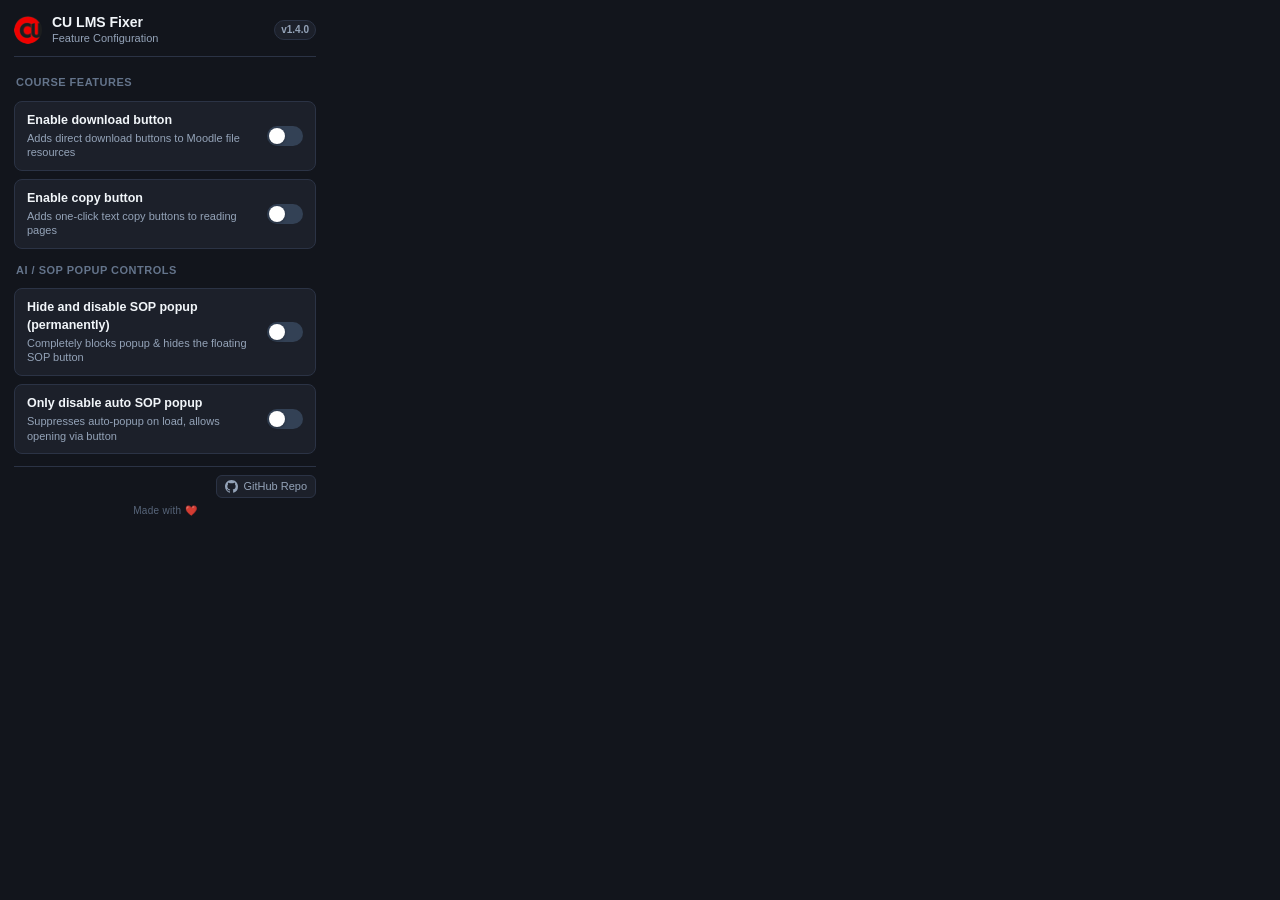
==== popup.html @ f2e039f5 "feat: initial release of CU LMS Fixer & Downloader v1.4.0" ====
<!DOCTYPE html>
<html lang="en">
<head>
  <meta charset="UTF-8">
  <meta name="viewport" content="width=device-width, initial-scale=1.0">
  <title>CU LMS Fixer & Tools</title>
  <link rel="stylesheet" href="popup.css">
</head>
<body>
  <div class="popup-container">
    <header class="header">
      <div class="header-branding">
        <img src="icons/icon-32.png" alt="CU LMS Logo" class="app-icon">
        <div>
          <h1 class="title">CU LMS Fixer</h1>
          <p class="subtitle">Feature Configuration</p>
        </div>
      </div>
      <span class="version-badge">v1.4.0</span>
    </header>

    <main class="settings-list">
      <div class="section-title">Course Features</div>

      <label class="setting-item" for="enableDownloadButton">
        <div class="setting-info">
          <span class="setting-name">Enable download button</span>
          <span class="setting-desc">Adds direct download buttons to Moodle file resources</span>
        </div>
        <input type="checkbox" id="enableDownloadButton" class="setting-checkbox">
      </label>

      <label class="setting-item" for="enableCopyButton">
        <div class="setting-info">
          <span class="setting-name">Enable copy button</span>
          <span class="setting-desc">Adds one-click text copy buttons to reading pages</span>
        </div>
        <input type="checkbox" id="enableCopyButton" class="setting-checkbox">
      </label>

      <div class="section-title">AI / SOP Popup Controls</div>

      <label class="setting-item" for="hideSopPermanently">
        <div class="setting-info">
          <span class="setting-name">Hide and disable SOP popup (permanently)</span>
          <span class="setting-desc">Completely blocks popup & hides the floating SOP button</span>
        </div>
        <input type="checkbox" id="hideSopPermanently" class="setting-checkbox">
      </label>

      <label class="setting-item" for="disableAutoSopPopup">
        <div class="setting-info">
          <span class="setting-name">Only disable auto SOP popup</span>
          <span class="setting-desc">Suppresses auto-popup on load, allows opening via button</span>
        </div>
        <input type="checkbox" id="disableAutoSopPopup" class="setting-checkbox">
      </label>
    </main>

    <footer class="footer">
      <div class="footer-top">
        <span id="saveStatus" class="save-status">Settings saved</span>
        <a id="githubLink" href="https://github.com/ankitpandeynine/Cu-lms-fixer" target="_blank" rel="noopener noreferrer" class="github-link" title="View Source on GitHub">
          <svg class="github-icon" viewBox="0 0 24 24" width="13" height="13" fill="currentColor">
            <path d="M12 0C5.37 0 0 5.37 0 12c0 5.31 3.435 9.795 8.205 11.385.6.105.825-.255.825-.57 0-.285-.015-1.23-.015-2.235-3.015.555-3.795-.735-4.035-1.41-.135-.345-.72-1.41-1.23-1.695-.42-.225-1.02-.78-.015-.795.945-.015 1.62.87 1.845 1.23 1.08 1.815 2.805 1.305 3.495.99.105-.78.42-1.305.765-1.605-2.67-.3-5.46-1.335-5.46-5.925 0-1.305.465-2.385 1.23-3.225-.12-.3-.54-1.53.12-3.18 0 0 1.005-.315 3.3 1.23.96-.27 1.98-.405 3-.405s2.04.135 3 .405c2.295-1.56 3.3-1.23 3.3-1.23.66 1.65.24 2.88.12 3.18.765.84 1.23 1.905 1.23 3.225 0 4.605-2.805 5.625-5.475 5.925.435.375.81 1.095.81 2.22 0 1.605-.015 2.895-.015 3.3 0 .315.225.69.825.57A12.02 12.02 0 0024 12c0-6.63-5.37-12-12-12z"/>
          </svg>
          GitHub Repo
        </a>
      </div>
      <div class="footer-credit">Made with ❤️</div>
    </footer>
  </div>

  <script src="popup.js"></script>
</body>
</html>
---- popup.css ----
:root {
  --bg-primary: #12151c;
  --bg-card: #1c202a;
  --bg-card-hover: #232936;
  --border-color: #2b3345;
  --accent-color: #bd1017;
  --accent-light: #e52b33;
  --text-main: #f1f5f9;
  --text-muted: #94a3b8;
  --text-dim: #64748b;
  --success-color: #10b981;
}

* {
  box-sizing: border-box;
  margin: 0;
  padding: 0;
}

body {
  width: 330px;
  font-family: -apple-system, BlinkMacSystemFont, "Segoe UI", Roboto, Helvetica, Arial, sans-serif;
  background-color: var(--bg-primary);
  color: var(--text-main);
  font-size: 13px;
  line-height: 1.4;
  user-select: none;
}

.popup-container {
  display: flex;
  flex-direction: column;
  padding: 14px;
  gap: 12px;
}

.header {
  display: flex;
  align-items: center;
  justify-content: space-between;
  padding-bottom: 10px;
  border-bottom: 1px solid var(--border-color);
}

.header-branding {
  display: flex;
  align-items: center;
  gap: 10px;
}

.app-icon {
  width: 28px;
  height: 28px;
  border-radius: 50%;
}

.title {
  font-size: 14px;
  font-weight: 700;
  color: var(--text-main);
  line-height: 1.2;
}

.subtitle {
  font-size: 11px;
  color: var(--text-muted);
}

.version-badge {
  font-size: 10px;
  font-weight: 600;
  background: var(--bg-card);
  border: 1px solid var(--border-color);
  color: var(--text-muted);
  padding: 2px 6px;
  border-radius: 10px;
}

.section-title {
  font-size: 11px;
  font-weight: 600;
  text-transform: uppercase;
  letter-spacing: 0.5px;
  color: var(--text-dim);
  margin: 6px 0 2px 2px;
}

.settings-list {
  display: flex;
  flex-direction: column;
  gap: 8px;
}

.setting-item {
  display: flex;
  align-items: center;
  justify-content: space-between;
  gap: 12px;
  background: var(--bg-card);
  border: 1px solid var(--border-color);
  padding: 10px 12px;
  border-radius: 8px;
  cursor: pointer;
  transition: background-color 0.15s ease, border-color 0.15s ease;
}

.setting-item:hover {
  background: var(--bg-card-hover);
  border-color: #3b455c;
}

.setting-info {
  display: flex;
  flex-direction: column;
  gap: 2px;
}

.setting-name {
  font-size: 12.5px;
  font-weight: 600;
  color: var(--text-main);
}

.setting-desc {
  font-size: 11px;
  color: var(--text-muted);
  line-height: 1.3;
}

/* Custom styled switch/checkbox */
.setting-checkbox {
  appearance: none;
  -webkit-appearance: none;
  width: 36px;
  height: 20px;
  min-width: 36px;
  background: #334155;
  border-radius: 20px;
  position: relative;
  cursor: pointer;
  outline: none;
  transition: background 0.2s ease;
}

.setting-checkbox::before {
  content: "";
  position: absolute;
  top: 2px;
  left: 2px;
  width: 16px;
  height: 16px;
  border-radius: 50%;
  background: #ffffff;
  transition: transform 0.2s ease;
  box-shadow: 0 1px 3px rgba(0, 0, 0, 0.3);
}

.setting-checkbox:checked {
  background: var(--accent-light);
}

.setting-checkbox:checked::before {
  transform: translateX(16px);
}

.setting-checkbox:focus-visible {
  outline: 2px solid var(--accent-light);
  outline-offset: 2px;
}

.footer {
  display: flex;
  flex-direction: column;
  gap: 6px;
  padding-top: 8px;
  border-top: 1px solid var(--border-color);
}

.footer-top {
  display: flex;
  align-items: center;
  justify-content: space-between;
}

.save-status {
  font-size: 11px;
  color: var(--success-color);
  opacity: 0;
  transition: opacity 0.3s ease;
  font-weight: 500;
}

.save-status.visible {
  opacity: 1;
}

.github-link {
  display: inline-flex;
  align-items: center;
  gap: 5px;
  font-size: 11px;
  color: var(--text-muted);
  text-decoration: none;
  background: var(--bg-card);
  border: 1px solid var(--border-color);
  padding: 3px 8px;
  border-radius: 6px;
  transition: color 0.15s ease, border-color 0.15s ease, background-color 0.15s ease;
}

.github-link:hover {
  color: var(--text-main);
  background: var(--bg-card-hover);
  border-color: #3b455c;
}

.github-icon {
  display: inline-block;
  vertical-align: middle;
}

.footer-credit {
  font-size: 10px;
  color: var(--text-dim);
  text-align: center;
  letter-spacing: 0.3px;
  opacity: 0.85;
}
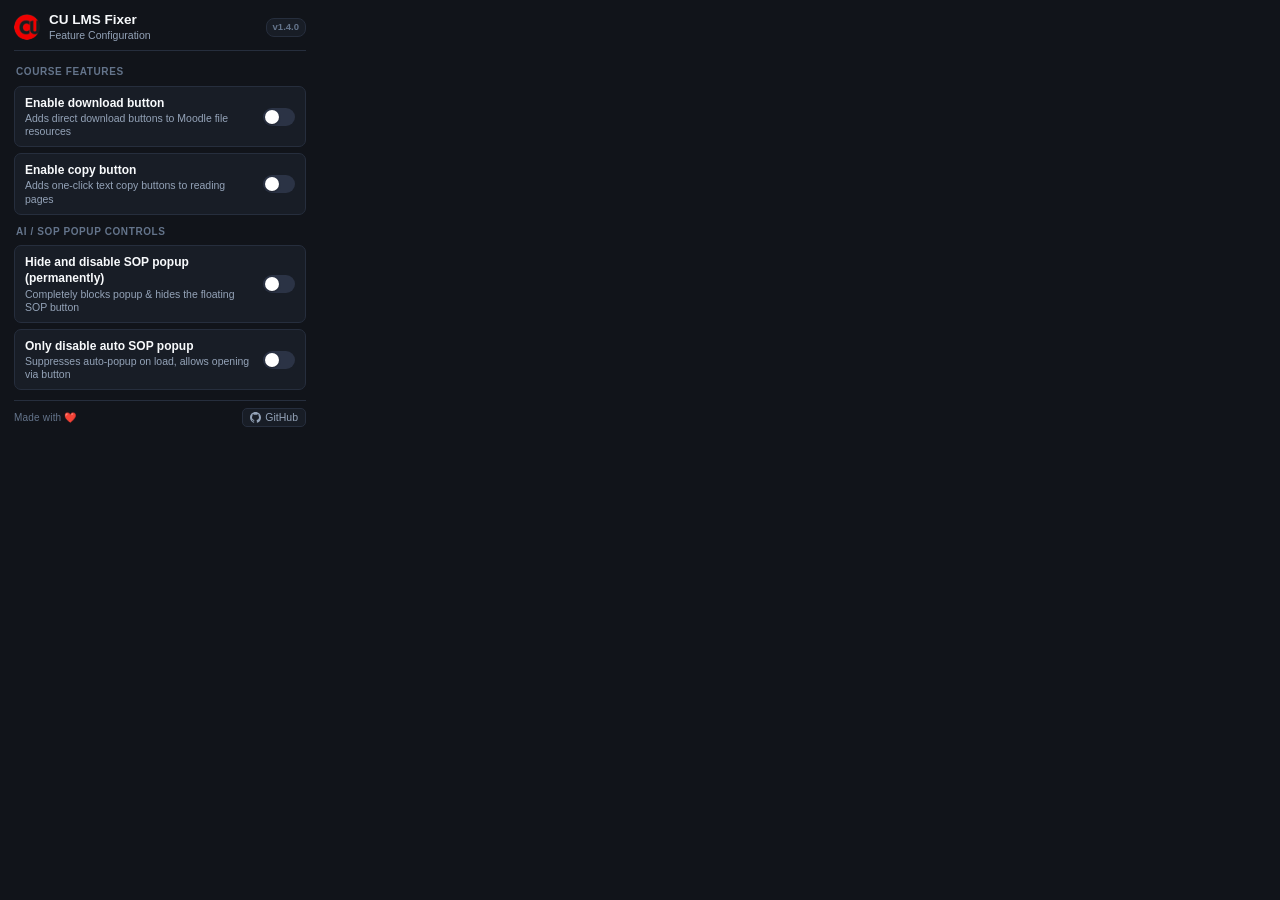
==== commit 14c0e48c: "fixed the footer." ====
--- a/popup.html
+++ b/popup.html
@@ -58,16 +58,16 @@
     </main>
 
     <footer class="footer">
-      <div class="footer-top">
-        <span id="saveStatus" class="save-status">Settings saved</span>
-        <a id="githubLink" href="https://github.com/ankitpandeynine/Cu-lms-fixer" target="_blank" rel="noopener noreferrer" class="github-link" title="View Source on GitHub">
-          <svg class="github-icon" viewBox="0 0 24 24" width="13" height="13" fill="currentColor">
-            <path d="M12 0C5.37 0 0 5.37 0 12c0 5.31 3.435 9.795 8.205 11.385.6.105.825-.255.825-.57 0-.285-.015-1.23-.015-2.235-3.015.555-3.795-.735-4.035-1.41-.135-.345-.72-1.41-1.23-1.695-.42-.225-1.02-.78-.015-.795.945-.015 1.62.87 1.845 1.23 1.08 1.815 2.805 1.305 3.495.99.105-.78.42-1.305.765-1.605-2.67-.3-5.46-1.335-5.46-5.925 0-1.305.465-2.385 1.23-3.225-.12-.3-.54-1.53.12-3.18 0 0 1.005-.315 3.3 1.23.96-.27 1.98-.405 3-.405s2.04.135 3 .405c2.295-1.56 3.3-1.23 3.3-1.23.66 1.65.24 2.88.12 3.18.765.84 1.23 1.905 1.23 3.225 0 4.605-2.805 5.625-5.475 5.925.435.375.81 1.095.81 2.22 0 1.605-.015 2.895-.015 3.3 0 .315.225.69.825.57A12.02 12.02 0 0024 12c0-6.63-5.37-12-12-12z"/>
-          </svg>
-          GitHub Repo
-        </a>
+      <div class="footer-left">
+        <span id="footerCredit" class="footer-credit">Made with ❤️</span>
+        <span id="saveStatus" class="save-status">✓ Saved</span>
       </div>
-      <div class="footer-credit">Made with ❤️</div>
+      <a id="githubLink" href="https://github.com/ankitpandeynine/Cu-lms-fixer" target="_blank" rel="noopener noreferrer" class="github-link" title="GitHub Repository">
+        <svg class="github-icon" viewBox="0 0 24 24" width="11" height="11" fill="currentColor">
+          <path d="M12 0C5.37 0 0 5.37 0 12c0 5.31 3.435 9.795 8.205 11.385.6.105.825-.255.825-.57 0-.285-.015-1.23-.015-2.235-3.015.555-3.795-.735-4.035-1.41-.135-.345-.72-1.41-1.23-1.695-.42-.225-1.02-.78-.015-.795.945-.015 1.62.87 1.845 1.23 1.08 1.815 2.805 1.305 3.495.99.105-.78.42-1.305.765-1.605-2.67-.3-5.46-1.335-5.46-5.925 0-1.305.465-2.385 1.23-3.225-.12-.3-.54-1.53.12-3.18 0 0 1.005-.315 3.3 1.23.96-.27 1.98-.405 3-.405s2.04.135 3 .405c2.295-1.56 3.3-1.23 3.3-1.23.66 1.65.24 2.88.12 3.18.765.84 1.23 1.905 1.23 3.225 0 4.605-2.805 5.625-5.475 5.925.435.375.81 1.095.81 2.22 0 1.605-.015 2.895-.015 3.3 0 .315.225.69.825.57A12.02 12.02 0 0024 12c0-6.63-5.37-12-12-12z"/>
+        </svg>
+        GitHub
+      </a>
     </footer>
   </div>
 
--- a/popup.css
+++ b/popup.css
@@ -1,11 +1,11 @@
 :root {
-  --bg-primary: #12151c;
-  --bg-card: #1c202a;
-  --bg-card-hover: #232936;
-  --border-color: #2b3345;
+  --bg-primary: #11141a;
+  --bg-card: #181d26;
+  --bg-card-hover: #202733;
+  --border-color: #262e3d;
   --accent-color: #bd1017;
   --accent-light: #e52b33;
-  --text-main: #f1f5f9;
+  --text-main: #f8fafc;
   --text-muted: #94a3b8;
   --text-dim: #64748b;
   --success-color: #10b981;
@@ -18,124 +18,124 @@
 }
 
 body {
-  width: 330px;
+  width: 320px;
   font-family: -apple-system, BlinkMacSystemFont, "Segoe UI", Roboto, Helvetica, Arial, sans-serif;
   background-color: var(--bg-primary);
   color: var(--text-main);
-  font-size: 13px;
-  line-height: 1.4;
+  font-size: 12.5px;
+  line-height: 1.35;
   user-select: none;
 }
 
 .popup-container {
   display: flex;
   flex-direction: column;
-  padding: 14px;
-  gap: 12px;
+  padding: 12px 14px 10px;
+  gap: 10px;
 }
 
 .header {
   display: flex;
   align-items: center;
   justify-content: space-between;
-  padding-bottom: 10px;
+  padding-bottom: 8px;
   border-bottom: 1px solid var(--border-color);
 }
 
 .header-branding {
   display: flex;
   align-items: center;
-  gap: 10px;
+  gap: 9px;
 }
 
 .app-icon {
-  width: 28px;
-  height: 28px;
+  width: 26px;
+  height: 26px;
   border-radius: 50%;
 }
 
 .title {
-  font-size: 14px;
+  font-size: 13.5px;
   font-weight: 700;
   color: var(--text-main);
   line-height: 1.2;
 }
 
 .subtitle {
-  font-size: 11px;
+  font-size: 10.5px;
   color: var(--text-muted);
 }
 
 .version-badge {
-  font-size: 10px;
+  font-size: 9.5px;
   font-weight: 600;
   background: var(--bg-card);
   border: 1px solid var(--border-color);
-  color: var(--text-muted);
+  color: var(--text-dim);
   padding: 2px 6px;
-  border-radius: 10px;
+  border-radius: 8px;
 }
 
 .section-title {
-  font-size: 11px;
+  font-size: 10px;
   font-weight: 600;
   text-transform: uppercase;
-  letter-spacing: 0.5px;
+  letter-spacing: 0.6px;
   color: var(--text-dim);
-  margin: 6px 0 2px 2px;
+  margin: 4px 0 1px 2px;
 }
 
 .settings-list {
   display: flex;
   flex-direction: column;
-  gap: 8px;
+  gap: 6px;
 }
 
 .setting-item {
   display: flex;
   align-items: center;
   justify-content: space-between;
-  gap: 12px;
+  gap: 10px;
   background: var(--bg-card);
   border: 1px solid var(--border-color);
-  padding: 10px 12px;
-  border-radius: 8px;
+  padding: 8px 10px;
+  border-radius: 7px;
   cursor: pointer;
   transition: background-color 0.15s ease, border-color 0.15s ease;
 }
 
 .setting-item:hover {
   background: var(--bg-card-hover);
-  border-color: #3b455c;
+  border-color: #354054;
 }
 
 .setting-info {
   display: flex;
   flex-direction: column;
-  gap: 2px;
+  gap: 1px;
 }
 
 .setting-name {
-  font-size: 12.5px;
+  font-size: 12px;
   font-weight: 600;
   color: var(--text-main);
 }
 
 .setting-desc {
-  font-size: 11px;
+  font-size: 10.5px;
   color: var(--text-muted);
-  line-height: 1.3;
-}
-
-/* Custom styled switch/checkbox */
+  line-height: 1.25;
+}
+
+/* Custom styled slim toggle */
 .setting-checkbox {
   appearance: none;
   -webkit-appearance: none;
-  width: 36px;
-  height: 20px;
-  min-width: 36px;
-  background: #334155;
-  border-radius: 20px;
+  width: 32px;
+  height: 18px;
+  min-width: 32px;
+  background: #2b3345;
+  border-radius: 18px;
   position: relative;
   cursor: pointer;
   outline: none;
@@ -147,12 +147,12 @@
   position: absolute;
   top: 2px;
   left: 2px;
-  width: 16px;
-  height: 16px;
+  width: 14px;
+  height: 14px;
   border-radius: 50%;
   background: #ffffff;
   transition: transform 0.2s ease;
-  box-shadow: 0 1px 3px rgba(0, 0, 0, 0.3);
+  box-shadow: 0 1px 2px rgba(0, 0, 0, 0.35);
 }
 
 .setting-checkbox:checked {
@@ -160,34 +160,51 @@
 }
 
 .setting-checkbox:checked::before {
-  transform: translateX(16px);
+  transform: translateX(14px);
 }
 
 .setting-checkbox:focus-visible {
   outline: 2px solid var(--accent-light);
-  outline-offset: 2px;
-}
-
+  outline-offset: 1px;
+}
+
+/* Slim single-line footer */
 .footer {
   display: flex;
-  flex-direction: column;
-  gap: 6px;
-  padding-top: 8px;
+  align-items: center;
+  justify-content: space-between;
+  padding-top: 7px;
   border-top: 1px solid var(--border-color);
-}
-
-.footer-top {
-  display: flex;
-  align-items: center;
-  justify-content: space-between;
+  min-height: 24px;
+}
+
+.footer-left {
+  position: relative;
+  display: flex;
+  align-items: center;
+}
+
+.footer-credit {
+  font-size: 10px;
+  color: var(--text-dim);
+  letter-spacing: 0.2px;
+  transition: opacity 0.2s ease;
+}
+
+.footer-credit.hidden {
+  opacity: 0;
 }
 
 .save-status {
-  font-size: 11px;
+  position: absolute;
+  left: 0;
+  font-size: 10.5px;
   color: var(--success-color);
+  font-weight: 600;
   opacity: 0;
-  transition: opacity 0.3s ease;
-  font-weight: 500;
+  pointer-events: none;
+  transition: opacity 0.2s ease;
+  white-space: nowrap;
 }
 
 .save-status.visible {
@@ -197,15 +214,16 @@
 .github-link {
   display: inline-flex;
   align-items: center;
-  gap: 5px;
-  font-size: 11px;
+  gap: 4px;
+  font-size: 10.5px;
   color: var(--text-muted);
   text-decoration: none;
   background: var(--bg-card);
   border: 1px solid var(--border-color);
-  padding: 3px 8px;
-  border-radius: 6px;
+  padding: 2px 7px;
+  border-radius: 5px;
   transition: color 0.15s ease, border-color 0.15s ease, background-color 0.15s ease;
+  line-height: 1.2;
 }
 
 .github-link:hover {
@@ -218,11 +236,3 @@
   display: inline-block;
   vertical-align: middle;
 }
-
-.footer-credit {
-  font-size: 10px;
-  color: var(--text-dim);
-  text-align: center;
-  letter-spacing: 0.3px;
-  opacity: 0.85;
-}
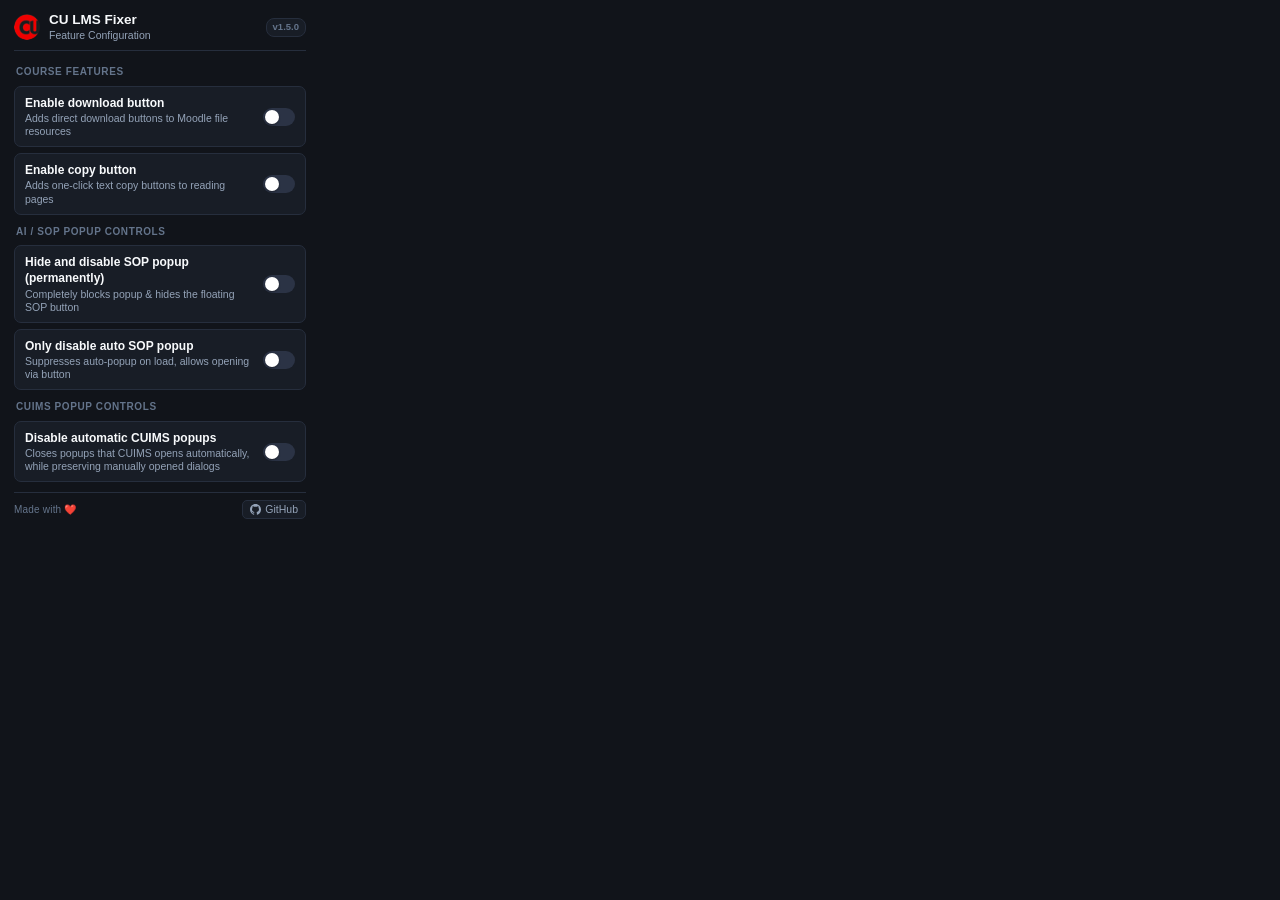
==== commit e47c64e5: "feat: disable automatic CUIMS popups" ====
--- a/popup.html
+++ b/popup.html
@@ -16,7 +16,7 @@
           <p class="subtitle">Feature Configuration</p>
         </div>
       </div>
-      <span class="version-badge">v1.4.0</span>
+      <span class="version-badge">v1.5.0</span>
     </header>
 
     <main class="settings-list">
@@ -55,6 +55,16 @@
         </div>
         <input type="checkbox" id="disableAutoSopPopup" class="setting-checkbox">
       </label>
+
+      <div class="section-title">CUIMS Popup Controls</div>
+
+      <label class="setting-item" for="disableAutoCuimsPopup">
+        <div class="setting-info">
+          <span class="setting-name">Disable automatic CUIMS popups</span>
+          <span class="setting-desc">Closes popups that CUIMS opens automatically, while preserving manually opened dialogs</span>
+        </div>
+        <input type="checkbox" id="disableAutoCuimsPopup" class="setting-checkbox">
+      </label>
     </main>
 
     <footer class="footer">
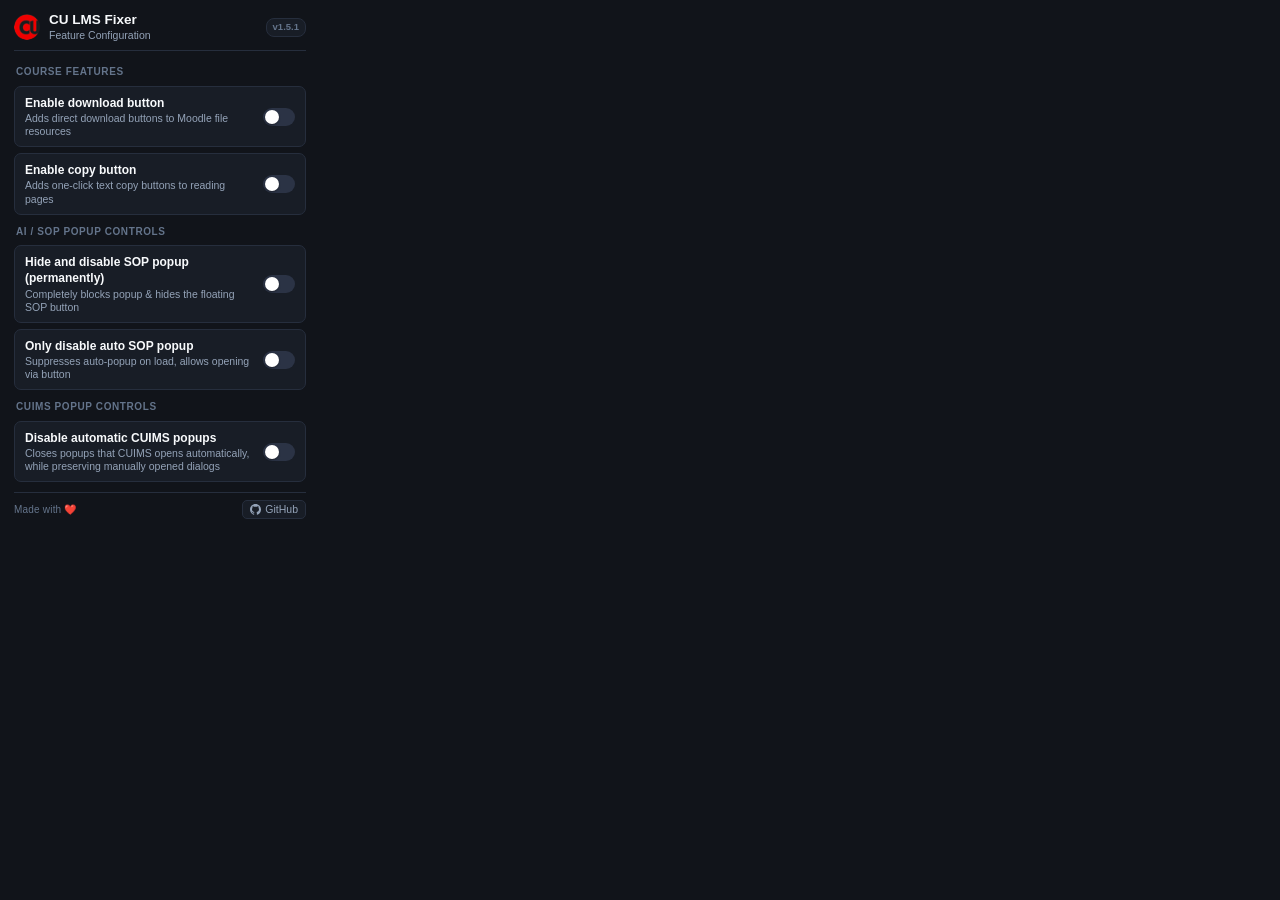
==== commit 3c13ceaf: "fix: run CUIMS popup blocker on Student Home" ====
--- a/popup.html
+++ b/popup.html
@@ -16,7 +16,7 @@
           <p class="subtitle">Feature Configuration</p>
         </div>
       </div>
-      <span class="version-badge">v1.5.0</span>
+      <span class="version-badge">v1.5.1</span>
     </header>
 
     <main class="settings-list">
